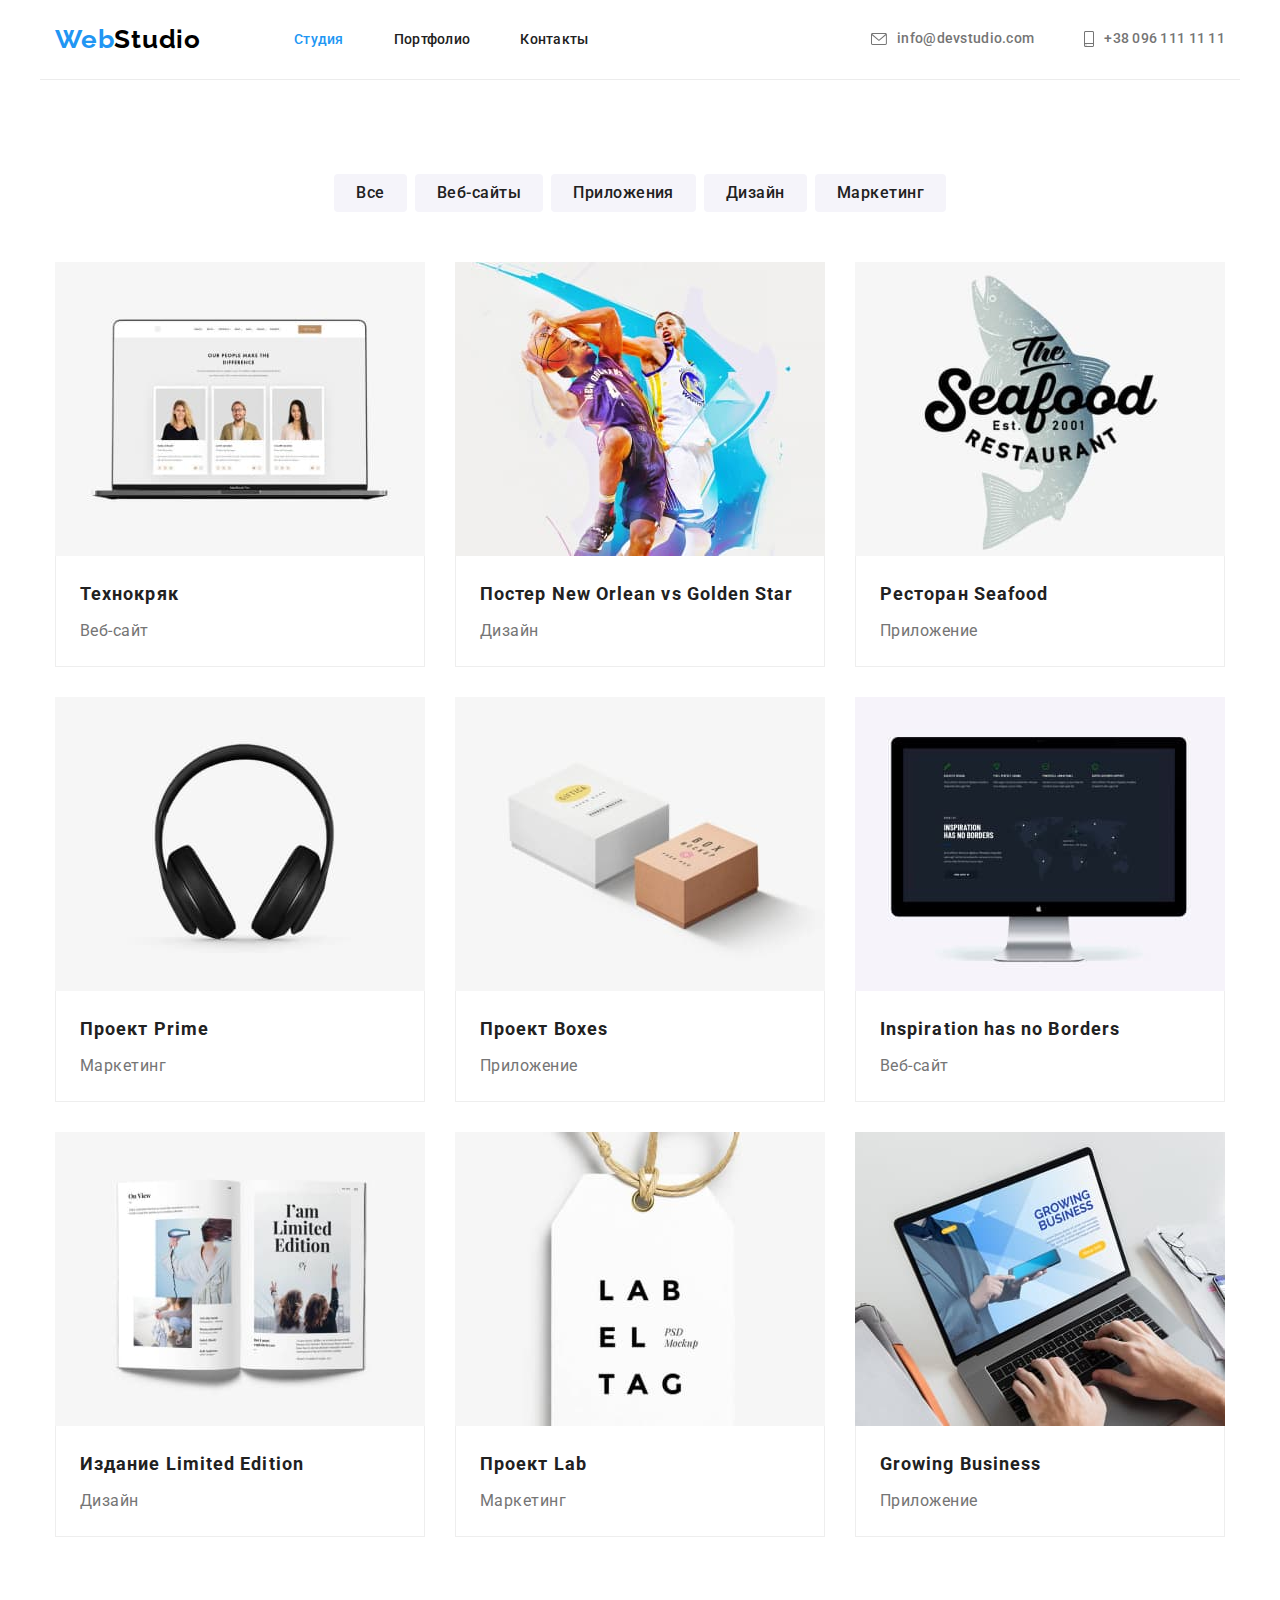
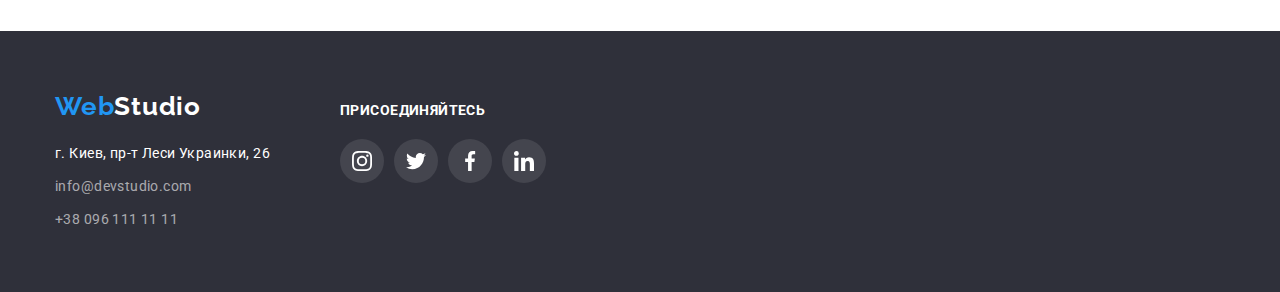
==== portfolio.html @ 422ba5d6 "Копирует файлы с прошлой работы" ====
<!DOCTYPE html>
<html lang="ru">
  <head>
    <meta charset="UTF-8" />
    <meta http-equiv="X-UA-Compatible" content="IE=edge" />
    <meta name="viewport" content="width=device-width, initial-scale=1.0" />
    <title>Cтудия</title>
    <link
      rel="stylesheet"
      href="https://cdnjs.cloudflare.com/ajax/libs/modern-normalize/1.1.0/modern-normalize.min.css"
      integrity="sha512-wpPYUAdjBVSE4KJnH1VR1HeZfpl1ub8YT/NKx4PuQ5NmX2tKuGu6U/JRp5y+Y8XG2tV+wKQpNHVUX03MfMFn9Q=="
      crossorigin="anonymous"
      referrerpolicy="no-referrer"
    />
    <link rel="preconnect" href="https://fonts.googleapis.com" />
    <link rel="preconnect" href="https://fonts.gstatic.com" crossorigin />
    <link
      href="https://fonts.googleapis.com/css2?family=Raleway:wght@700&family=Roboto:wght@400;500;700;900&display=swap"
      rel="stylesheet"
    />
    <link
      rel="stylesheet"
      href="https://cdnjs.cloudflare.com/ajax/libs/modern-normalize/1.1.0/modern-normalize.min.css"
    />
    <link rel="stylesheet" href="./css/styles.css" />
  </head>

  <body>
    <!--шапка-->
    <header class="header">
      <div class="header-page container">
        <nav class="header-nav">
          <a lang="en" href="./index.html" class="header-logo"
            ><span lang="en" class="current">Web</span>Studio</a
          >
          <ul class="header-list list">
            <li class="header-item">
              <a href="./index.html" class="header-link current link">Студия</a>
            </li>
            <li class="header-item">
              <a href="./portfolio.html " class="header-link link">Портфолио</a>
            </li>
            <li class="header-item">
              <a href="./index.html" class="header-link link">Контакты</a>
            </li>
          </ul>
        </nav>

        <ul class="header-contacs list">
          <li class="header-contacs-item">
            <a lang="en" href="mailto:info@devstudio.com" class="header-mail link">
              <svg class="header-contacs-icon" width="16" height="12">
                <use href="./images/icons.svg#icon-envelope"></use>
              </svg>
              info@devstudio.com</a
            >
          </li>
          <li class="header-contacs-item">
            <a href="tel:+380961111111" class="header-tel link">
              <svg class="header-contacs-icon" width="10" height="16">
                <use href="./images/icons.svg#icon-smartphone"></use>
              </svg>
              +38 096 111 11 11</a
            >
          </li>
        </ul>
      </div>
    </header>

    <!--основное (уникалное) содержание-->

    <main>
      <section class="projects section">
        <div class="container">
          <h1 class="visually-hidden">Работы</h1>
          <ul class="projects-list list">
            <li class="projects-item">
              <button type="button" class="button projects-primery link">Все</button>
            </li>
            <li>
              <button type="button" class="button projects-secondary link">Веб-сайты</button>
            </li>
            <li>
              <button type="button" class="button projects-secondary link">Приложения</button>
            </li>
            <li>
              <button type="button" class="button projects-secondary link">Дизайн</button>
            </li>
            <li>
              <button type="button" class="button projects-secondary link">Маркетинг</button>
            </li>
          </ul>

          <ul class="work-list list">
            <li class="work-item">
              <a href="#" class="work-gallery-link link">
                <img
                  src="./images/veb-site1.jpg"
                  alt="Веб-сайт на экране ноутбука"
                  width="370"
                  height="294"
                  class="work-img"
                />

                <div class="work-wrap">
                  <h2 class="work-title">Технокряк</h2>
                  <p class="work-text">Веб-сайт</p>
                </div>
              </a>
            </li>
            <li class="work-item">
              <a href="#" class="work-gallery-link link">
                <img
                  src="./images/design1.jpg"
                  alt="Постер с двумя баскетболистами"
                  width="370"
                  height="294"
                  class="work-img"
                />

                <div class="work-wrap">
                  <h2 class="work-title">
                    Постер <span lang="en">New Orlean vs Golden Star</span>
                  </h2>
                  <p class="work-text">Дизайн</p>
                </div>
              </a>
            </li>

            <li class="work-item">
              <a href="#" class="work-gallery-link link">
                <img
                  src="./images/application1.jpg"
                  alt="Логотип ресторана"
                  width="370"
                  height="294"
                  class="work-img"
                />

                <div class="work-wrap">
                  <h2 class="work-title">Ресторан <span lang="en">Seafood</span></h2>
                  <p class="work-text">Приложение</p>
                </div>
              </a>
            </li>

            <li class="work-item">
              <a href="#" class="work-gallery-link link">
                <img
                  src="./images/marketing1.jpg"
                  alt="Беспроводные наушники"
                  width="370"
                  height="294"
                  class="work-img"
                />

                <div class="work-wrap">
                  <h2 class="work-title">Проект <span lang="en">Prime</span></h2>
                  <p class="work-text">Маркетинг</p>
                </div>
              </a>
            </li>

            <li class="work-item">
              <a href="#" class="work-gallery-link link">
                <img
                  src="./images/application2.jpg"
                  alt="Две коробки"
                  width="370"
                  height="294"
                  class="work-img"
                />

                <div class="work-wrap">
                  <h2 class="work-title">Проект <span lang="en">Boxes</span></h2>
                  <p class="work-text">Приложение</p>
                </div>
              </a>
            </li>

            <li class="work-item">
              <a href="#" class="work-gallery-link link">
                <img
                  src="./images/veb-site2.jpg"
                  alt="Монитор компьютера"
                  width="370"
                  height="294"
                  class="work-img"
                />

                <div class="work-wrap">
                  <h2 class="work-title" lang="en">Inspiration has no Borders</h2>
                  <p class="work-text">Веб-сайт</p>
                </div>
              </a>
            </li>

            <li class="work-item">
              <a href="#" class="work-gallery-link link">
                <img
                  src="./images/design2.jpg"
                  alt="Открытя книга"
                  width="370"
                  height="294"
                  class="work-img"
                />

                <div class="work-wrap">
                  <h2 class="work-title">Издание <span lang="en">Limited Edition</span></h2>
                  <p class="work-text">Дизайн</p>
                </div>
              </a>
            </li>

            <li class="work-item">
              <a href="#" class="work-gallery-link link">
                <img
                  src="./images/marketing2.jpg"
                  alt="Бирка лейбла"
                  width="370"
                  height="294"
                  class="work-img"
                />

                <div class="work-wrap">
                  <h2 class="work-title">Проект <span lang="en">Lab</span></h2>
                  <p class="work-text">Маркетинг</p>
                </div>
              </a>
            </li>
            
            <li class="work-item">
              <a href="#" class="work-gallery-link link">
                <img
                  src="./images/application3.jpg"
                  alt="Приложение на экране ноутбука"
                  width="370"
                  height="294"
                  class="work-img"
                />

                <div class="work-wrap">
                  <h2 class="work-title" lang="en">Growing Business</h2>
                  <p class="work-text">Приложение</p>
                </div>
              </a>
            </li>
          </ul>
        </div>
      </section>
    </main>

    <!--подвал-->
    <footer class="footer">
      <div class="footer-container container">
        <div class="footer-box-first">
          <a lang="en" href="" class="footer-logo"
            ><span lang="en" class="current">Web</span>Studio</a
          >
          <address class="footer-address">
            <ul class="footer-list list">
              <li class="footer-item">
                <a
                  href="https://goo.gl/maps/ZX4bR6mTC4rTTTyX7"
                  target="_blank"
                  rel="noopener nofollow noreferrer"
                  class="footer-map aside link"
                  >г. Киев, пр-т Леси Украинки, 26</a
                >
              </li>
              <li class="footer-item">
                <a lang="en" href="mailto:info@devstudio.com" class="footer-mail aside link"
                  >info@devstudio.com</a
                >
              </li>
              <li class="footer-item">
                <a href="tel:+380961111111" class="footer-tel aside link">+38 096 111 11 11</a>
              </li>
            </ul>
          </address>
        </div>

        <div class="footer-box-second">
          <p class="footer-text">присоединяйтесь</p>

          <ul class="footer-soc list">
            <li class="footer-soc-item">
              <a href="#" class="footer-soc-link link">
                <svg class="footer-soc-icon" width="20" height="20">
                  <use href="./images/icons.svg#icon-instagram"></use>
                </svg>
              </a>
            </li>

            <li class="footer-soc-item">
              <a href="#" class="footer-soc-link link">
                <svg class="footer-soc-icon" width="20" height="20">
                  <use href="./images/icons.svg#icon-twitter"></use>
                </svg>
              </a>
            </li>

            <li class="footer-soc-item">
              <a href="#" class="footer-soc-link link">
                <svg class="footer-soc-icon" width="20" height="20">
                  <use href="./images/icons.svg#icon-facebook"></use>
                </svg>
              </a>
            </li>

            <li class="footer-soc-item">
              <a href="#" class="footer-soc-link link">
                <svg class="footer-soc-icon" width="20" height="20">
                  <use href="./images/icons.svg#icon-linkedin"></use>
                </svg>
              </a>
            </li>
          </ul>
        </div>
      </div>
    </footer>
  </body>
</html>
---- css/styles.css ----
:root {
  --primery-text-color: #212121;
  --text-color-white: #ffffff;
  --text-color-gray: #757575;
  --secondary-text-color: rgba(255, 255, 255, 0.6);
  --accent-color: #2196f3;
  --primery-background-color: #ffffff;
  --background-color-section: #2f303a;
  --primery-background-color-btn: #f5f4fa;

  --primery-icon-background: #afb1b8;

  --card-set-gap: 30px;
}

p,
h1,
h2,
h3,
h4,
h5,
h6 {
  margin: 0;
}

html {
  box-sizing: border-box;
}

*,
*::before,
*::after {
  box-sizing: inherit;
}

body {
  font-family: 'Roboto', sans-serif;
  background-color: var(--primery-background-color);
  color: var(--primery-text-color);
}

.container {
  width: 1200px;
  padding-left: 15px;
  padding-right: 15px;
  margin-left: auto;
  margin-right: auto;

  /* outline: 2px solid red; */
}

.section {
  padding-top: 94px;
  padding-bottom: 94px;
  /* outline: 2px solid green; */
}

.list {
  padding: 0;
  margin: 0;
  list-style: none;
}

.link {
  text-decoration: none;
}

img {
  display: block;
  max-width: 100%;
  height: auto;
}

.footer-address {
  font-style: normal;
}

.visually-hidden {
  position: absolute;
  white-space: nowrap;
  width: 1px;
  height: 1px;
  overflow: hidden;
  border: 0;
  padding: 0;
  clip: rect(0 0 0 0);
  clip-path: inset(50%);
  margin: -1px;
}

/* -----------CТУДИЯ------------ */
/* HEADER*/
/* --HEADER-NAV-- */

.header-page {
  padding-top: 24px;
  padding-bottom: 24px;
  border-bottom: 1px solid #ececec;
}

.header-page.container {
  display: flex;
}

.header-nav,
.header-list,
.header-contacs {
  display: flex;
  align-items: center;
}

.header-logo {
  margin-right: 93px;
}

.header-logo,
.current {
  font-family: 'Raleway', sans-serif;
  font-weight: 700;
  font-size: 26px;
  line-height: 1.19;
  letter-spacing: 0.03em;
  text-decoration: none;
}

.header-logo {
  color: #000000;
}

.current {
  color: var(--accent-color);
}

.header-list {
  display: flex;
  column-gap: 50px;
}

/* .header-item:not(:last-child) {margin-right: 50px;} */

.header-link {
  font-family: inherit;
  font-weight: 500;
  font-size: 14px;
  line-height: 1.14;
  letter-spacing: 0.02em;
  color: var(--primery-text-color);
}
.header-link:hover,
.header-link:focus {
  color: var(--accent-color);
}

.header-list .current {
  color: var(--accent-color);
}
/*--HEADER-CONTACS-*/

.header-contacs {
  margin-left: auto;
  column-gap: 50px;
}

.header-mail,
.header-tel {
  display: flex;
  align-items: center;
  height: 100%;
  width: 100%;

  font-weight: 500;
  font-size: 14px;
  line-height: 1.14;
  letter-spacing: 0.02em;
  color: var(--text-color-gray);
}

.header-mail:hover,
.header-mail:focus {
  color: var(--accent-color);
}

.header-tel:hover,
.header-tel:focus {
  color: var(--accent-color);
}

.header-contacs-icon {
  fill: currentColor;
  margin-right: 10px;
}

/* --HERO-- */

.hero {
  text-align: center;
  max-width: 1600px;
  padding: 200px 0;

  height: 600px;
  margin-left: auto;
  margin-right: auto;
  background-repeat: no-repeat;
  background-position: center;
  background-size: cover;

  /* outline: 1px solid red; */

  background-color: var(--background-color-section);
  background-image: linear-gradient(rgba(47, 48, 58, 0.4), rgba(47, 48, 58, 0.4)),
    url(../images/hero-bg.jpg);
}

.hero-title {
  margin-left: auto;
  margin-right: auto;
  width: 696px;
  margin-bottom: 30px;

  font-weight: 900;
  font-size: 44px;
  line-height: 1.36;
  letter-spacing: 0.06em;
  text-transform: uppercase;
  color: var(--text-color-white);
}

/* --BUTTON-- */
.button {
  display: inline-block;

  font-family: inherit, sans-serif;
  cursor: pointer;
  background-color: var(--accent-color);
  color: var(--primery-text-color);
  text-align: center;
  border: none;
  border-radius: 4px;
}

.button.hero-primery {
  padding: 10px 32px;
  min-width: 200px;

  font-weight: 700;
  font-size: 16px;
  line-height: 1.88;
  align-items: center;
  text-align: center;
  letter-spacing: 0.06em;
  color: var(--text-color-white);
  box-shadow: 0px 4px 4px rgba(0, 0, 0, 0.15);
}

.button.hero-primery:hover,
.button.hero-primery:focus {
  color: var(--primery-text-color);
  background-color: var(--primery-background-color-btn);
}

/* --FEATURE-- */

.feature-list {
  display: flex;
  column-gap: 30px;
  align-items: center;
}

.feature-icon {
  display: flex;
  width: 270px;
  height: 120px;
  margin-bottom: 30px;
  align-items: center;
  justify-content: center;

  border-radius: 4px;

  background-color: var(--primery-background-color-btn);
}

.feature-title {
  margin-top: 0;
  margin-bottom: 10px;

  font-weight: 700;
  font-size: 14px;
  line-height: 1.14;
  letter-spacing: 0.03em;
  text-transform: uppercase;
  color: var(--primery-text-color);
}

.feature-text {
  max-width: 270px;

  font-size: 14px;
  line-height: 1.71;
  letter-spacing: 0.03em;
  color: var(--text-color-gray);
}

/*--ABOUT--  */

.about.section {
  padding-top: 0;
}

.about-title {
  margin-bottom: 50px;
  align-items: center;

  font-weight: 700;
  font-size: 36px;
  line-height: 1.16;
  text-align: center;
  letter-spacing: 0.03em;
  color: var(--primery-text-color);
}

.about-list {
  display: flex;
  align-items: center;
  gap: 30px;
}

.about-item {
  width: calc((100%-60px) / 3);
}

/* --COMMAND-- */

.command {
  background-color: #f5f4fa;
}

.command-title {
  margin-bottom: 50px;

  font-weight: 700;
  font-size: 36px;
  line-height: 1.16;
  text-align: center;
  letter-spacing: 0.03em;
  color: var(--primery-text-color);
}

.command-list {
  display: flex;
  gap: 30px;
  align-items: center;
}
.command-item {
  width: calc((100%-90px) / 4);

  background: var(--primery-background-color);
  box-shadow: 0px 1px 3px rgba(0, 0, 0, 0.12), 0px 1px 1px rgba(0, 0, 0, 0.14),
    0px 2px 1px rgba(0, 0, 0, 0.2);
  border-radius: 0px 0px 4px 4px;
}
.command-wrap {
  padding-top: 30px;
  padding-bottom: 30px;
  /* padding-left: 5px;
  padding-right: 5px; */
}

.command-after-title {
  margin-bottom: 10px;

  font-weight: 500;
  font-size: 16px;
  line-height: 1.19;
  text-align: center;
  letter-spacing: 0.03em;
  color: var(--primery-text-color);
}

.command-text {
  font-size: 16px;
  text-align: center;
  margin-bottom: 16px;

  letter-spacing: 0.03em;
  color: var(--text-color-gray);
}

.command-soc,
.footer-soc {
  display: flex;
  justify-content: center;
  gap: 10px;
}

.command-soc-link {
  background-color: var(--primery-background-color);
}

.command-soc-link,
.footer-soc-link {
  width: 44px;
  height: 44px;
  border-radius: 50%;

  display: flex;
  align-items: center;
  justify-content: center;
}

.command-soc-icon {
  fill: var(--primery-icon-background);
}

.command-soc-link:hover,
.command-soc-link:focus {
  background-color: var(--accent-color);
}

.command-soc-link:hover .command-soc-icon,
.command-soc-link:focus .command-soc-icon {
  fill: var(--primery-background-color);
}

/* --------СLIENTS--------- */

.сlients-title {
  margin-bottom: 50px;
  align-items: center;

  font-size: 36px;
  line-height: 1.17;
  text-align: center;
  letter-spacing: 0.03em;

  color: var(--primery-text-color);
}
.сlients-list {
  display: flex;
  align-items: center;
  justify-content: center;
  gap: 30px;
}

.сlients-item {
  width: 170px;
  height: 92px;
}

.clients-link {
  width: 100%;
  height: 100%;
  border: 1px solid #afb1b8;
  border-radius: 4px;
  display: flex;
  align-items: center;
  justify-content: center;
  fill: var(--accent-color);
}

.clients-link:hover,
clients-link:focus {
  border-color: var(--accent-color);
}

.clients-icon {
  fill: var(--primery-icon-background);
}

.clients-link:hover .clients-icon,
.clients-link:focus .clients-icon {
  fill: var(--accent-color);
}

/* --FOOTER-- */

.footer {
  background-color: var(--background-color-section);
  padding-top: 60px;
  padding-bottom: 60px;
}
.footer-container {
  display: flex;
  align-items: baseline;
}

.footer-box-first {
  margin-right: 70px;
}

.footer-logo {
  display: inline-block;
  margin-bottom: 20px;

  font-family: 'Raleway', sans-serif;
  font-weight: 700;
  font-size: 26px;
  line-height: 1.19;
  letter-spacing: 0.03em;
  text-decoration: none;
  color: var(--text-color-white);
}

.footer-list .aside {
  font-size: 14px;
  line-height: 1.71;
  letter-spacing: 0.03em;
  color: var(--secondary-text-color);
}

.footer-list .aside:hover,
.footer-list .aside:focus {
  color: var(--accent-color);
}

.footer-list .aside:hover,
.footer-list .aside:focus {
  color: var(--accent-color);
}

.footer-list .footer-item:not(:last-child) {
  margin-bottom: 9px;
}

.footer-list .footer-map {
  color: var(--text-color-white);
}

.footer-text {
  font-weight: 700;
  font-size: 14px;
  line-height: 1.14;
  letter-spacing: 0.03em;
  text-transform: uppercase;
  margin-bottom: 20px;

  color: var(--text-color-white);
}

.footer-soc-link {
  background-color: rgba(255, 255, 255, 0.1);
}
.footer-soc-icon {
  fill: var(--primery-background-color);
}

.footer-soc-link:hover,
.footer-soc-link:focus {
  background-color: var(--accent-color);
}

.footer-soc-link:hover .footer-soc-icon,
.footer-soc-link:focus .footer-soc-icon {
  fill: var(--primery-background-color);
}

/* -----------ПОРТФОЛИО---------------- */
/* ------------PROGECTS------------ */
/* ------BUTTON---------- */

.projects-list {
  display: flex;
  justify-content: center;
  margin-bottom: 50px;
  gap: 8px;
}

.button.projects-primery,
.button.projects-secondary {
  padding: 6px 22px;
  min-width: 73px;

  font-weight: 500;
  font-size: 16px;
  line-height: 1.62;
  text-align: center;
  letter-spacing: 0.03em;
  color: var(--primery-text-color);
  background-color: var(--primery-background-color-btn);

  border-radius: 4px;
}

.button.projects-primery:hover,
.button.projects-primery:focus {
  color: var(--text-color-white);
  background-color: var(--accent-color);
  box-shadow: 0px 3px 1px rgba(0, 0, 0, 0.1), 0px 1px 2px rgba(0, 0, 0, 0.08),
    0px 2px 2px rgba(0, 0, 0, 0.12);
}

.button.projects-secondary:hover,
.button.projects-secondary:focus {
  color: var(--text-color-white);
  background-color: var(--accent-color);
  box-shadow: 0px 3px 1px rgba(0, 0, 0, 0.1), 0px 1px 2px rgba(0, 0, 0, 0.08),
    0px 2px 2px rgba(0, 0, 0, 0.12);
}

/* ------WORK------- */

.work-list {
  display: flex;
  flex-wrap: wrap;
  margin-left: calc(-1 * var(--card-set-gap));
  margin-top: calc(-1 * var(--card-set-gap));
  /* outline: 2px solid blueviolet; */
}

.work-list > .work-item {
  flex-basis: calc(100% / 3 - var(--card-set-gap));
  margin-left: var(--card-set-gap);
  margin-top: var(--card-set-gap);
}

.work-list .work-wrap {
  padding: 20px 24px;
  border-right: 1px solid #eeeeee;
  border-bottom: 1px solid #eeeeee;
  border-left: 1px solid #eeeeee;
}

/* .work-list {display: flex; 
  flex-wrap: wrap;
  gap: 30px;
}
  .work-item { width: calc((100%-60px))/3;
}
 */

.work-gallery-link {
  display: block;
}

.work-gallery-link:hover,
.work-gallery-link:focus {
  box-shadow: 0px 1px 1px rgba(0, 0, 0, 0.12), 0px 4px 4px rgba(0, 0, 0, 0.06),
    1px 4px 6px rgba(0, 0, 0, 0.16);
}

.work-title {
  margin-bottom: 4px;

  font-weight: 700;
  font-size: 18px;
  line-height: 2;
  letter-spacing: 0.06em;
  color: var(--primery-text-color);
}
.work-text {
  font-size: 16px;
  line-height: 1.88;
  letter-spacing: 0.03em;
  color: var(--text-color-gray);
}
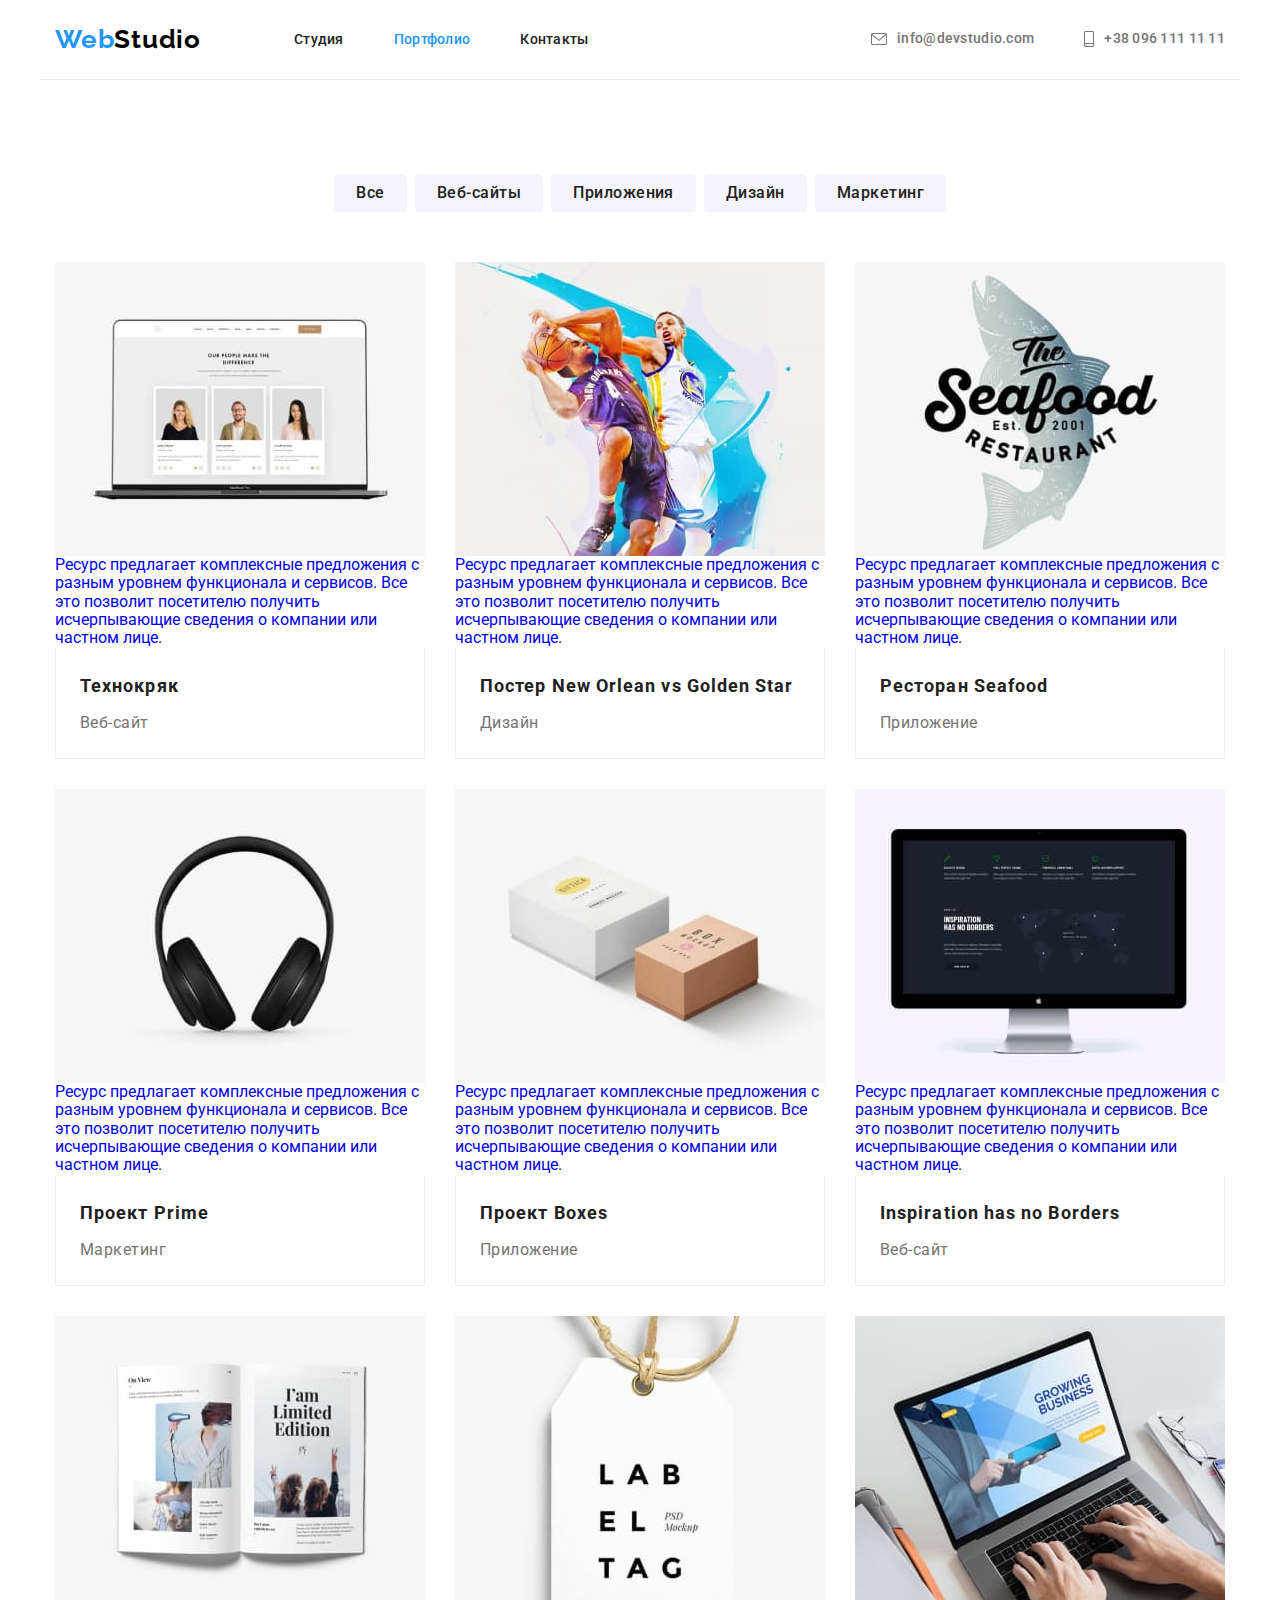
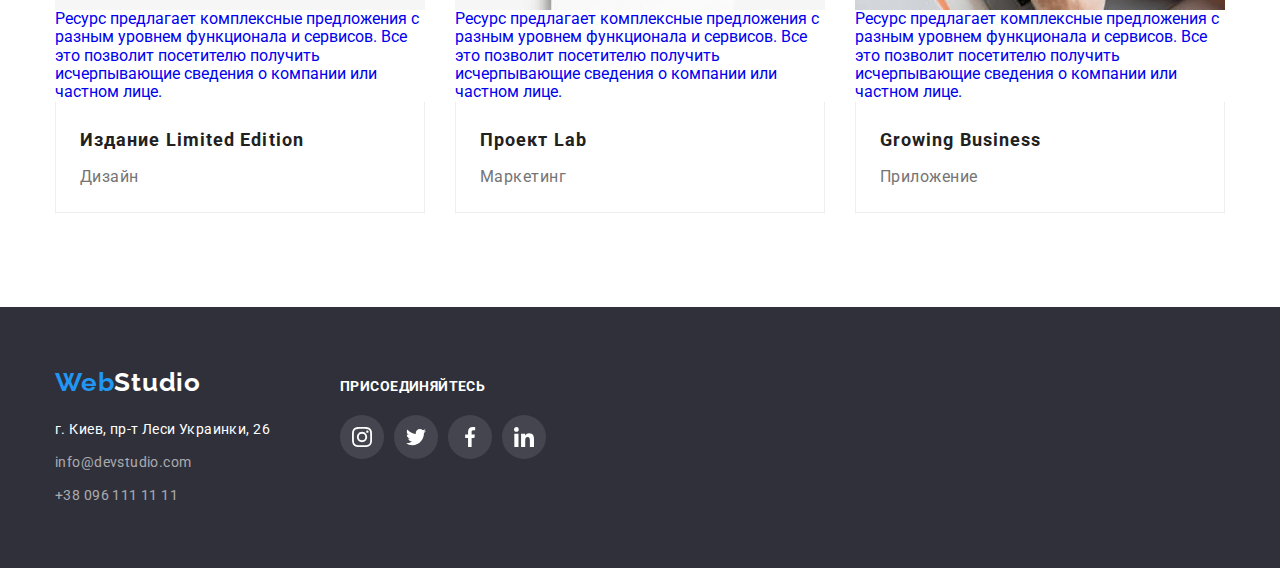
==== commit 2d372529: "Добавляет изменения в html" ====
--- a/portfolio.html
+++ b/portfolio.html
@@ -35,10 +35,10 @@
           >
           <ul class="header-list list">
             <li class="header-item">
-              <a href="./index.html" class="header-link current link">Студия</a>
+              <a href="./index.html" class="header-link link">Студия</a>
             </li>
             <li class="header-item">
-              <a href="./portfolio.html " class="header-link link">Портфолио</a>
+              <a href="./portfolio.html " class="header-link current link">Портфолио</a>
             </li>
             <li class="header-item">
               <a href="./index.html" class="header-link link">Контакты</a>
@@ -94,13 +94,20 @@
           <ul class="work-list list">
             <li class="work-item">
               <a href="#" class="work-gallery-link link">
-                <img
-                  src="./images/veb-site1.jpg"
-                  alt="Веб-сайт на экране ноутбука"
-                  width="370"
-                  height="294"
-                  class="work-img"
-                />
+                <div class="work-top-wrap">
+                  <img
+                    src="./images/veb-site1.jpg"
+                    alt="Веб-сайт на экране ноутбука"
+                    width="370"
+                    height="294"
+                    class="work-img"
+                  />
+                  <p class="work-top-text">
+                    Ресурс предлагает комплексные предложения с разным уровнем функционала и
+                    сервисов. Все это позволит посетителю получить исчерпывающие сведения о компании
+                    или частном лице.
+                  </p>
+                </div>
 
                 <div class="work-wrap">
                   <h2 class="work-title">Технокряк</h2>
@@ -110,13 +117,20 @@
             </li>
             <li class="work-item">
               <a href="#" class="work-gallery-link link">
-                <img
-                  src="./images/design1.jpg"
-                  alt="Постер с двумя баскетболистами"
-                  width="370"
-                  height="294"
-                  class="work-img"
-                />
+                <div class="work-top-wrap">
+                  <img
+                    src="./images/design1.jpg"
+                    alt="Постер с двумя баскетболистами"
+                    width="370"
+                    height="294"
+                    class="work-img"
+                  />
+                  <p class="work-top-text">
+                    Ресурс предлагает комплексные предложения с разным уровнем функционала и
+                    сервисов. Все это позволит посетителю получить исчерпывающие сведения о компании
+                    или частном лице.
+                  </p>
+                </div>
 
                 <div class="work-wrap">
                   <h2 class="work-title">
@@ -129,13 +143,20 @@
 
             <li class="work-item">
               <a href="#" class="work-gallery-link link">
-                <img
-                  src="./images/application1.jpg"
-                  alt="Логотип ресторана"
-                  width="370"
-                  height="294"
-                  class="work-img"
-                />
+                <div class="work-top-wrap">
+                  <img
+                    src="./images/application1.jpg"
+                    alt="Логотип ресторана"
+                    width="370"
+                    height="294"
+                    class="work-img"
+                  />
+                  <p class="work-top-text">
+                    Ресурс предлагает комплексные предложения с разным уровнем функционала и
+                    сервисов. Все это позволит посетителю получить исчерпывающие сведения о компании
+                    или частном лице.
+                  </p>
+                </div>
 
                 <div class="work-wrap">
                   <h2 class="work-title">Ресторан <span lang="en">Seafood</span></h2>
@@ -146,13 +167,20 @@
 
             <li class="work-item">
               <a href="#" class="work-gallery-link link">
-                <img
-                  src="./images/marketing1.jpg"
-                  alt="Беспроводные наушники"
-                  width="370"
-                  height="294"
-                  class="work-img"
-                />
+                <div class="work-top-wrap">
+                  <img
+                    src="./images/marketing1.jpg"
+                    alt="Беспроводные наушники"
+                    width="370"
+                    height="294"
+                    class="work-img"
+                  />
+                  <p class="work-top-text">
+                    Ресурс предлагает комплексные предложения с разным уровнем функционала и
+                    сервисов. Все это позволит посетителю получить исчерпывающие сведения о компании
+                    или частном лице.
+                  </p>
+                </div>
 
                 <div class="work-wrap">
                   <h2 class="work-title">Проект <span lang="en">Prime</span></h2>
@@ -163,13 +191,20 @@
 
             <li class="work-item">
               <a href="#" class="work-gallery-link link">
-                <img
-                  src="./images/application2.jpg"
-                  alt="Две коробки"
-                  width="370"
-                  height="294"
-                  class="work-img"
-                />
+                <div class="work-top-wrap">
+                  <img
+                    src="./images/application2.jpg"
+                    alt="Две коробки"
+                    width="370"
+                    height="294"
+                    class="work-img"
+                  />
+                  <p class="work-top-text">
+                    Ресурс предлагает комплексные предложения с разным уровнем функционала и
+                    сервисов. Все это позволит посетителю получить исчерпывающие сведения о компании
+                    или частном лице.
+                  </p>
+                </div>
 
                 <div class="work-wrap">
                   <h2 class="work-title">Проект <span lang="en">Boxes</span></h2>
@@ -180,13 +215,20 @@
 
             <li class="work-item">
               <a href="#" class="work-gallery-link link">
-                <img
-                  src="./images/veb-site2.jpg"
-                  alt="Монитор компьютера"
-                  width="370"
-                  height="294"
-                  class="work-img"
-                />
+                <div class="work-top-wrap">
+                  <img
+                    src="./images/veb-site2.jpg"
+                    alt="Монитор компьютера"
+                    width="370"
+                    height="294"
+                    class="work-img"
+                  />
+                  <p class="work-top-text">
+                    Ресурс предлагает комплексные предложения с разным уровнем функционала и
+                    сервисов. Все это позволит посетителю получить исчерпывающие сведения о компании
+                    или частном лице.
+                  </p>
+                </div>
 
                 <div class="work-wrap">
                   <h2 class="work-title" lang="en">Inspiration has no Borders</h2>
@@ -197,13 +239,20 @@
 
             <li class="work-item">
               <a href="#" class="work-gallery-link link">
-                <img
-                  src="./images/design2.jpg"
-                  alt="Открытя книга"
-                  width="370"
-                  height="294"
-                  class="work-img"
-                />
+                <div class="work-top-wrap">
+                  <img
+                    src="./images/design2.jpg"
+                    alt="Открытя книга"
+                    width="370"
+                    height="294"
+                    class="work-img"
+                  />
+                  <p class="work-top-text">
+                    Ресурс предлагает комплексные предложения с разным уровнем функционала и
+                    сервисов. Все это позволит посетителю получить исчерпывающие сведения о компании
+                    или частном лице.
+                  </p>
+                </div>
 
                 <div class="work-wrap">
                   <h2 class="work-title">Издание <span lang="en">Limited Edition</span></h2>
@@ -214,13 +263,20 @@
 
             <li class="work-item">
               <a href="#" class="work-gallery-link link">
-                <img
-                  src="./images/marketing2.jpg"
-                  alt="Бирка лейбла"
-                  width="370"
-                  height="294"
-                  class="work-img"
-                />
+                <div class="work-top-wrap">
+                  <img
+                    src="./images/marketing2.jpg"
+                    alt="Бирка лейбла"
+                    width="370"
+                    height="294"
+                    class="work-img"
+                  />
+                  <p class="work-top-text">
+                    Ресурс предлагает комплексные предложения с разным уровнем функционала и
+                    сервисов. Все это позволит посетителю получить исчерпывающие сведения о компании
+                    или частном лице.
+                  </p>
+                </div>
 
                 <div class="work-wrap">
                   <h2 class="work-title">Проект <span lang="en">Lab</span></h2>
@@ -228,16 +284,23 @@
                 </div>
               </a>
             </li>
-            
-            <li class="work-item">
-              <a href="#" class="work-gallery-link link">
-                <img
-                  src="./images/application3.jpg"
-                  alt="Приложение на экране ноутбука"
-                  width="370"
-                  height="294"
-                  class="work-img"
-                />
+
+            <li class="work-item">
+              <a href="#" class="work-gallery-link link">
+                <div class="work-top-wrap">
+                  <img
+                    src="./images/application3.jpg"
+                    alt="Приложение на экране ноутбука"
+                    width="370"
+                    height="294"
+                    class="work-img"
+                  />
+                  <p class="work-top-text">
+                    Ресурс предлагает комплексные предложения с разным уровнем функционала и
+                    сервисов. Все это позволит посетителю получить исчерпывающие сведения о компании
+                    или частном лице.
+                  </p>
+                </div>
 
                 <div class="work-wrap">
                   <h2 class="work-title" lang="en">Growing Business</h2>
